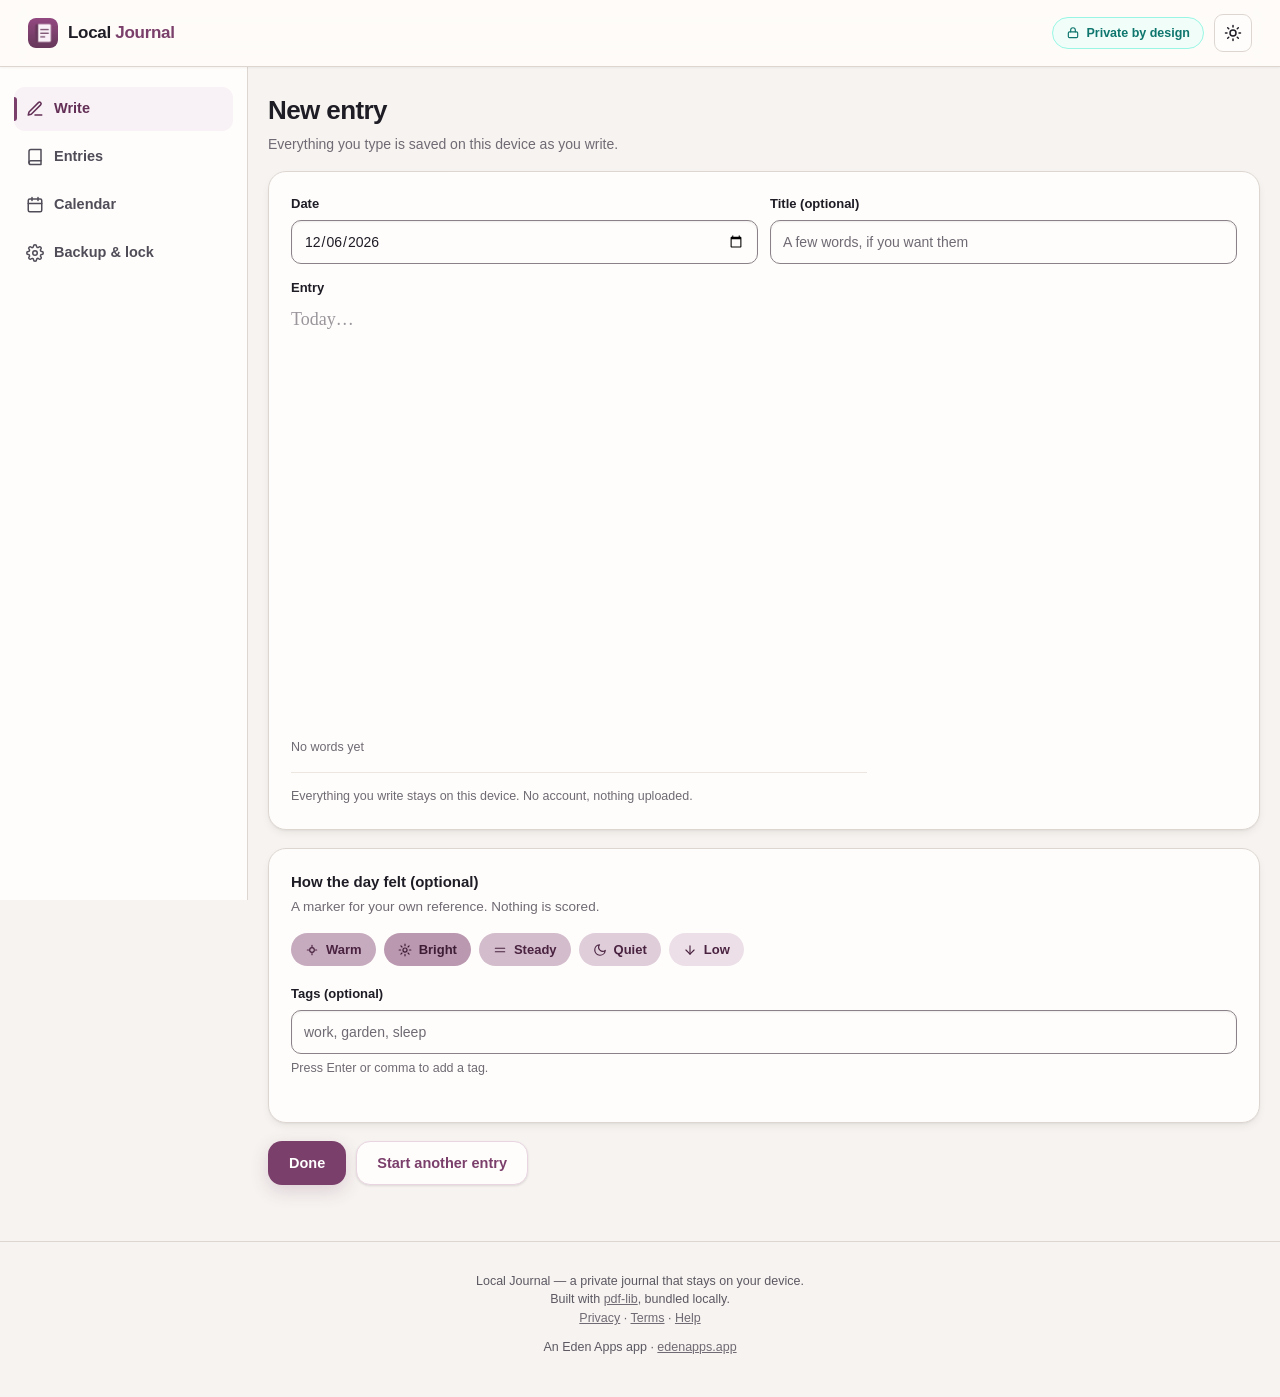
==== index.html @ a3d24471 "Local Journal web app: initial deploy to localjournalapp.com" ====
<!DOCTYPE html>
<html lang="en">
<head>
  <meta charset="UTF-8">
  <!-- The app loads nothing from another host, so this policy names none:
       'self' only, everywhere. That is what makes the on-device promise
       browser-enforced rather than a claim. (Same-origin requests do happen
       after load — the service worker, and the PDF engine on first export.)
       It is also why the theme script is an external file — inline script is
       blocked. -->
  <meta http-equiv="Content-Security-Policy" content="default-src 'self'; script-src 'self'; style-src 'self' 'unsafe-inline'; img-src 'self' data: blob:; font-src 'self'; connect-src 'self'; worker-src 'self' blob:; child-src 'self' blob:; object-src 'none'; base-uri 'self'; form-action 'none'">
  <meta name="viewport" content="width=device-width, initial-scale=1.0, viewport-fit=cover">
  <title>Local Journal — A Private Journal on Your Device</title>
  <meta name="description" content="Write and keep a journal right on your device. Entries are stored in your browser on this device — no account, no sync, and no analytics or advertising code in the app.">
  <link rel="icon" href="assets/favicon.svg" type="image/svg+xml">
  <link rel="icon" type="image/png" sizes="32x32" href="assets/favicon-32.png">
  <link rel="icon" type="image/png" sizes="16x16" href="assets/favicon-16.png">
  <link rel="apple-touch-icon" href="assets/apple-touch-icon.png">
  <link rel="canonical" href="https://localjournalapp.com/">
  <!-- ONE theme-color tag, kept in step with data-theme by theme-boot.js and
       app.js. Two media-gated tags cannot follow a manual in-app override, so a
       user on a light OS who picks dark in-app gets a white bar above a dark
       page. The value is the topbar surface (mulberry's warm near-white /
       near-black), not the accent — the browser bar sits directly above the
       topbar and has to match it. The mulberry accent itself is the manifest's
       theme_color. -->
  <meta name="theme-color" id="themeColorMeta" content="#fffdfb">
  <link rel="manifest" href="assets/manifest.webmanifest">
  <!-- Open Graph / social share -->
  <meta property="og:type" content="website">
  <meta property="og:site_name" content="Local Journal">
  <meta property="og:url" content="https://localjournalapp.com/">
  <meta property="og:title" content="Local Journal — Your journal, right on your device">
  <meta property="og:description" content="Write and keep a journal right on your device. Entries are stored in your browser on this device — no account, no sync, and no analytics or advertising code in the app.">
  <meta property="og:image" content="https://localjournalapp.com/assets/og-image.png">
  <meta property="og:image:width" content="1200">
  <meta property="og:image:height" content="630">
  <meta property="og:image:alt" content="Local Journal — private, on your device">
  <meta name="twitter:card" content="summary_large_image">
  <meta name="twitter:title" content="Local Journal — Your journal, right on your device">
  <meta name="twitter:description" content="Write and keep a journal right on your device. Entries are stored in your browser on this device — no account, no sync, and no analytics or advertising code in the app.">
  <meta name="twitter:image" content="https://localjournalapp.com/assets/og-image.png">
  <!-- Sets data-theme before first paint (no light→dark flash). External file
       so it satisfies the strict CSP's script-src 'self'. -->
  <script src="theme-boot.js?v=cb8e448e7d"></script>
  <link rel="stylesheet" href="styles.css?v=cb8e448e7d">
  <script type="application/ld+json">{"@context":"https://schema.org","@type":"SoftwareApplication","name":"Local Journal","url":"https://localjournalapp.com/","description":"Write and keep a journal right on your device. Entries are stored in your browser on this device — no account, no sync, and no analytics or advertising code in the app.","applicationCategory":"LifestyleApplication","operatingSystem":"Web, iOS","isAccessibleForFree":true,"browserRequirements":"Requires JavaScript. Runs in your browser on your device — no account, no sync.","publisher":{"@type":"Organization","name":"Local Journal"}}</script>
</head>
<body>
  <a class="skip-link" href="#mainContent">Skip to content</a>

  <!-- Slim banner slot — storage trouble and lock notices land here. Calm,
       never red unless something is actually failing right now. -->
  <div id="topBanner" class="top-banner" hidden></div>

  <div class="topbar">
    <a class="logo" id="logo" href="#/write" aria-label="Local Journal — go to the editor">
      <img src="assets/brand-icon-512.png" alt="" width="30" height="30" aria-hidden="true">
      <b>Local <span class="wm-accent">Journal</span></b>
    </a>
    <div class="topbar-right">
      <span class="privacy-pill">
        <svg viewBox="0 0 24 24" fill="none" stroke="currentColor" stroke-width="2" stroke-linecap="round" stroke-linejoin="round" aria-hidden="true"><rect x="4" y="10" width="16" height="10" rx="2"/><path d="M8 10V7a4 4 0 0 1 8 0v3"/></svg>
        <span class="pill-long">Private by design</span>
        <span class="pill-short">Private</span>
      </span>
      <button type="button" id="lockNowBtn" class="theme-toggle hidden" title="Lock the journal" aria-label="Lock the journal">
        <svg viewBox="0 0 24 24" fill="none" stroke="currentColor" stroke-width="2" stroke-linecap="round" stroke-linejoin="round" aria-hidden="true"><rect x="4" y="10" width="16" height="10" rx="2"/><path d="M8 10V7a4 4 0 0 1 8 0v3"/></svg>
      </button>
      <button type="button" id="themeToggle" class="theme-toggle" aria-label="Switch theme"></button>
    </div>
  </div>

  <div class="shell">
    <aside class="sidebar" aria-label="Sections">
      <nav class="side-nav" id="sideNav" aria-label="Main">
        <a class="nav-item" href="#/write" data-route="write">
          <svg viewBox="0 0 24 24" fill="none" stroke="currentColor" stroke-width="2" stroke-linecap="round" stroke-linejoin="round" aria-hidden="true"><path d="M12 20h9"/><path d="M16.5 3.5a2.1 2.1 0 0 1 3 3L7 19l-4 1 1-4z"/></svg>
          Write
        </a>
        <a class="nav-item" href="#/entries" data-route="entries">
          <svg viewBox="0 0 24 24" fill="none" stroke="currentColor" stroke-width="2" stroke-linecap="round" stroke-linejoin="round" aria-hidden="true"><path d="M4 19.5A2.5 2.5 0 0 1 6.5 17H20"/><path d="M6.5 2H20v20H6.5A2.5 2.5 0 0 1 4 19.5v-15A2.5 2.5 0 0 1 6.5 2z"/></svg>
          Entries
        </a>
        <a class="nav-item" href="#/calendar" data-route="calendar">
          <svg viewBox="0 0 24 24" fill="none" stroke="currentColor" stroke-width="2" stroke-linecap="round" stroke-linejoin="round" aria-hidden="true"><rect x="3" y="4" width="18" height="17" rx="2"/><path d="M16 2v4M8 2v4M3 10h18"/></svg>
          Calendar
        </a>
        <a class="nav-item" href="#/settings" data-route="settings">
          <svg viewBox="0 0 24 24" fill="none" stroke="currentColor" stroke-width="2" stroke-linecap="round" stroke-linejoin="round" aria-hidden="true"><path d="M12 15a3 3 0 1 0 0-6 3 3 0 0 0 0 6z"/><path d="M19.4 15a1.65 1.65 0 0 0 .33 1.82l.06.06a2 2 0 1 1-2.83 2.83l-.06-.06a1.65 1.65 0 0 0-1.82-.33 1.65 1.65 0 0 0-1 1.51V21a2 2 0 1 1-4 0v-.09A1.65 1.65 0 0 0 9 19.4a1.65 1.65 0 0 0-1.82.33l-.06.06a2 2 0 1 1-2.83-2.83l.06-.06A1.65 1.65 0 0 0 4.6 15a1.65 1.65 0 0 0-1.51-1H3a2 2 0 1 1 0-4h.09A1.65 1.65 0 0 0 4.6 9a1.65 1.65 0 0 0-.33-1.82l-.06-.06a2 2 0 1 1 2.83-2.83l.06.06A1.65 1.65 0 0 0 9 4.6a1.65 1.65 0 0 0 1-1.51V3a2 2 0 1 1 4 0v.09a1.65 1.65 0 0 0 1 1.51 1.65 1.65 0 0 0 1.82-.33l.06-.06a2 2 0 1 1 2.83 2.83l-.06.06A1.65 1.65 0 0 0 19.4 9v.09a1.65 1.65 0 0 0 1.51 1H21a2 2 0 1 1 0 4h-.09a1.65 1.65 0 0 0-1.51 1z"/></svg>
          Backup &amp; lock
        </a>
      </nav>
      <!-- sidebar privacy card removed 2026-08-08 (Eden: privacy was overly repeated) —
           the topbar pill carries the promise; privacy.html carries the detail -->
    </aside>

    <main class="main-col" id="mainContent" tabindex="-1">
      <div id="app" class="route-view"></div>
    </main>
  </div>

  <footer>
    Local Journal — a private journal that stays on your device.<br>
    Built with <a href="https://pdf-lib.js.org" target="_blank" rel="noopener noreferrer">pdf-lib</a>, bundled locally.<br>
    <a href="privacy.html">Privacy</a> · <a href="https://edenapps.app/terms.html" target="_blank" rel="noopener noreferrer">Terms</a> · <a href="support.html">Help</a><br>
    <span class="footer-byline">An Eden Apps app · <a href="https://edenapps.app" target="_blank" rel="noopener noreferrer">edenapps.app</a></span>
  </footer>

  <!-- Toast slot. Not aria-hidden: the undo toast carries a real button that
       must stay reachable by keyboard and screen reader. -->
  <div class="toast-host" id="toastHost"></div>

  <!-- Persistent screen-reader live regions. announce() writes here so
       assistive tech hears status changes even though the visible status node
       is created and removed per view. -->
  <div id="srPolite" class="sr-only" role="status" aria-live="polite" aria-atomic="true"></div>
  <div id="srAssertive" class="sr-only" role="alert" aria-live="assertive" aria-atomic="true"></div>

  <!-- pdf-lib is lazy-loaded on first PDF export (see ensurePdfLib in app.js) -->
  <script src="app.js?v=cb8e448e7d"></script>
</body>
</html>
---- styles.css ----
/* ── Local Journal — a private journal that stays on your device ──────────
   Accent: MULBERRY. Warm neutrals, family structure, family token names.
   Eden chose mulberry over the builder's amber on 2026-08-06; the token set
   below is the design spec's §2 in full, with an app bridge layer underneath
   that keeps every downstream rule (which reads the family names --brand,
   --ink, --line, --card …) working unchanged.

   Every value in :root has a dark override in [data-theme="dark"] below, so
   no surface is light-only. Downstream rules read tokens only — dark mode is
   a token swap, never a second set of rules.

   Contrast ratios in comments are computed, not eyeballed; the pairs that
   carry text were re-checked with a WCAG relative-luminance script during the
   apply pass (see STATUS.md for the run and its output). */
:root {
  color-scheme: light;

  /* ── Surfaces — four rungs, not two ──────────────────────────────── */
  --surface-sunken:  #ece8e4;   /* wells, tracks, disabled */
  --surface-canvas:  #f6f3f0;   /* the page */
  --surface-raised:  #fffdfb;   /* cards, rows, the paper */
  --surface-overlay: #fffdfb;   /* sheets, modals, menus */
  --surface-inverse: #1c1a1f;   /* toasts, tooltips */
  --surface-scrim:   rgba(28, 24, 22, .46);
  --surface-chrome:  rgba(255, 253, 251, .84);
  --surface-chrome-solid: #fffdfb;      /* @supports fallback, no blur */

  /* ── Borders — decorative vs control. Never mix them up. ─────────── */
  --border-subtle:  #ece6e1;    /* dividers INSIDE a card. Decorative. */
  --border-default: #ddd6d0;    /* the edge of a card */
  --border-control: #8a8288;    /* 3.5:1 on --surface-raised — the edge of an
                                   INPUT, checkbox, chip. WCAG 1.4.11. */
  --border-strong:  #c3b9b2;    /* hovered control, drag target */
  --border-inset:   rgba(28, 24, 22, .07);

  /* ── Text ─────────────────────────────────────────────────────────── */
  --text-primary:   #1e1c25;    /* 16.4:1 on --surface-raised */
  --text-secondary: #504c58;    /*  8.3:1 */
  --text-tertiary:  #6f6a73;    /*  5.2:1 */
  --text-disabled:  #6a6470;    /*  4.70:1 on --surface-sunken (measured in the
                                   browser during the apply pass; the spec's
                                   #7a747d measured 3.73 and was corrected).
                                   NOT opacity. */
  --prose-ink:      #24222c;    /* entry body only — softened for length */

  /* ── Accent — mulberry. --accent lifts in dark so accent TEXT stays
       legible; --accent-fill does NOT lift, so the white label on a solid
       control stays legible. Separating them is what removes the
       [data-theme="dark"] button override the siblings each invented. ── */
  --accent:          #7b3f6b;   /* 7.6:1 on white — text, icons, caret */
  --accent-strong:   #632f56;   /* pressed, link hover */
  --accent-fill:     #7b3f6b;   /* the fill of a solid control */
  --accent-ink:      #ffffff;   /* label on --accent-fill — 7.6:1 */
  --accent-quiet:    #f8f1f6;   /* selected row, hover tint, chip */
  --accent-line:     #e9d5e2;
  --accent-ring:     rgba(123, 63, 107, .22);

  /* ── Status. Amber stays amber: warn is a status, not the brand. ─── */
  --ok-quiet: #f0fdf9;  --ok-line: #99f6e4;
  --warn:     #b45309;  --warn-quiet: #fffbeb; --warn-line: #fde68a;
  --danger-on: #ffffff;
  --danger-quiet: #fef2f2; --danger-line: #fecaca;

  /* ── Focus — two layers. A brand ring alone is invisible on a brand
       button. The hairline always separates; the ring always shows. ─── */
  --focus-ring: var(--accent);
  --focus-hair: #ffffff;
  --focus-halo: rgba(123, 63, 107, .18);

  /* ── Type ─────────────────────────────────────────────────────────── */
  --font-ui: -apple-system, BlinkMacSystemFont, "Segoe UI", Roboto,
             "Helvetica Neue", Arial, sans-serif;
  --font-read: ui-serif, "New York", "Iowan Old Style", Charter,
               "Palatino Linotype", Palatino, Georgia, serif;
  --font-mono: ui-monospace, SFMono-Regular, "SF Mono", Menlo, Consolas, monospace;
  --editor-font: var(--font-read);

  --t-read:    17px;  --lh-read: 1.62;      /* editor, phone */
  --t-read-lg: 18px;  --lh-read-lg: 1.66;   /* editor, ≥768px */
  --measure:   36rem;                       /* 576px ≈ 62–68 characters */
  /* 1.62/1.66 is an intentional departure from the family's 1.5: that value is
     tuned for 15px UI text in short runs. At 17–18px across 60+ characters the
     return sweep starts landing on the wrong line. */

  /* ── Radius ───────────────────────────────────────────────────────── */
  --r-xs: 6px; --r-sm: 10px; --r-md: 14px; --r-lg: 20px; --r-full: 999px;

  /* ── Motion. Exits are ~2/3 of entrances: the user already decided. ── */
  --dur-1: 90ms;    /* press feedback, under the finger */
  --dur-2: 150ms;   /* colour / border / state, no travel */
  --dur-3: 220ms;   /* appears or leaves in place */
  --dur-4: 300ms;   /* travels */
  --dur-5: 450ms;   /* full-height sheet on a phone */
  --dur-exit-3: 150ms;
  --dur-exit-4: 200ms;

  --ease-out:    cubic-bezier(.05,.70,.10,1);
  --ease-in:     cubic-bezier(.30,0,.80,.15);
  --ease-inout:  cubic-bezier(.65,0,.35,1);
  --ease-snap:   cubic-bezier(.20,0,.10,1);
  --ease-settle: cubic-bezier(.34,1.30,.64,1);  /* used in ONE place */

  /* ── Elevation. Light: shadow carries depth. ─────────────────────── */
  --shadow-color: 24 14% 14%;
  --e1: 0 1px 2px hsl(var(--shadow-color)/.05), 0 1px 3px hsl(var(--shadow-color)/.07);
  --e2: 0 1px 2px hsl(var(--shadow-color)/.05), 0 4px 10px -2px hsl(var(--shadow-color)/.08);
  --e3: 0 2px 4px hsl(var(--shadow-color)/.06), 0 12px 24px -6px hsl(var(--shadow-color)/.12);
  --e4: 0 4px 8px hsl(var(--shadow-color)/.07), 0 24px 48px -12px hsl(var(--shadow-color)/.18);
  --e5: 0 8px 16px hsl(var(--shadow-color)/.08), 0 40px 80px -20px hsl(var(--shadow-color)/.26);
  --catchlight: inset 0 1px 0 rgba(255,255,255,.9);
  --accent-shadow: rgba(123, 63, 107, .20);
  --accent-shadow-hi: rgba(123, 63, 107, .26);

  /* ── App bridge — the family names every rule below already reads. ── */
  --brand: var(--accent);
  --brand-dark: var(--accent-strong);
  --brand-light: #d69fc4;        /* accent ON the inverse surface (toast) */
  --brand-soft: var(--accent-quiet);
  --brand-border: var(--accent-line);
  --brand-fill: var(--accent-fill);
  --brand-on: var(--accent-ink);

  --ink: var(--text-primary);
  --muted: var(--text-tertiary);
  --line: var(--border-default);
  --bg: var(--surface-canvas);
  --card: var(--surface-raised);
  --ok: #0f766e;
  --danger: #b3261e;
  --danger-fill: #b3261e;        /* white on #b3261e ≈ 6.5:1 */

  --shadow-sm: var(--e1);
  --shadow-md: var(--e2);
  --shadow-lg: var(--e5);
  --shadow: var(--e1);

  /* Status tones. .note is the neutral one — a cancelled action is not an
     error and must never be red. */
  --info-bg: #f3efec; --info-ink: #504c58; --info-border: #e4ded8;
  --ok-bg: var(--ok-quiet);   --ok-border: var(--ok-line);
  --err: #b3261e;     --err-bg: var(--danger-quiet); --err-ink: #b3261e; --err-border: var(--danger-line);
  --amber-bg: var(--warn-quiet); --amber-ink: #92600a; --amber-border: var(--warn-line);

  --topbar-bg: var(--surface-chrome);
  --header-shadow: 0 1px 2px hsl(var(--shadow-color)/.05);
  --pill-bg: var(--ok-quiet);
  --pill-border: var(--ok-line);
  --input-bg: var(--surface-raised);
  --input-bg-focus: var(--surface-raised);
  --chip-neutral-bg: var(--surface-sunken);
  --footer-ink: #5c5862;         /* 6.8:1 on --surface-canvas */
  --surface-2: var(--surface-sunken);
  --card-topline: rgba(255,255,255,.7);
  --backdrop: var(--surface-scrim);
  --skeleton: linear-gradient(90deg, #ece8e4 25%, #f6f3f0 50%, #ece8e4 75%);

  /* Nav shell */
  --sidebar-bg: var(--surface-raised);
  --sidebar-border: var(--border-default);
  --nav-ink: var(--text-secondary);
  --nav-hover-bg: #f2ede9;
  --nav-active-bg: var(--accent-quiet);
  --nav-active-ink: var(--accent-strong);

  /* Sidebar privacy card */
  --side-privacy-bg: var(--accent-quiet);
  --side-privacy-border: var(--accent-line);
  --side-privacy-ink: var(--accent-strong);
  --side-privacy-text: #6b4560;  /* 6.5:1 on --accent-quiet */
  --trust-sub-ink: #6b4560;
  /* --muted on the sunken surface lands just under AA, so tinted surfaces get
     their own sub-ink token rather than borrowing --muted. */
  --muted-on-2: #5b5661;
  /* Placeholder ink. It used to borrow --text-tertiary, which is measured
     against the resting field background — but a focused field swaps to
     --input-bg-focus, and in dark that surface pulled the same grey down to
     4.41:1. Its own token, measured against the focused surface, the same way
     --muted-on-2 and --trust-sub-ink already work. */
  --placeholder-ink: var(--text-tertiary);   /* 5.2:1 on the focused field */

  /* Mood markers — one accent, five saturations, five words. Every one also
     carries a distinct glyph in the markup, so colour never carries the
     meaning on its own (WCAG 1.4.1). */
  --mood-low-bg: #ecdfe8;    --mood-low-ink: #4a2340;
  --mood-quiet-bg: #dfcdda;  --mood-quiet-ink: #4a2340;
  --mood-steady-bg: #d3bccc; --mood-steady-ink: #4a2340;
  --mood-warm-bg: #c6aabe;   --mood-warm-ink: #4a2340;
  --mood-bright-bg: #ba98b0; --mood-bright-ink: #3d1c35;

  /* Calendar. Written vs unwritten differs by fill AND by a dot, not by
     colour alone. */
  --cal-empty-bg: var(--surface-sunken);
  --cal-has-bg: #f0e2ec;
  --cal-has-ink: var(--accent-strong);
  --cal-has-border: #dcc0d3;
  --cal-today-ring: var(--accent);

  --mark-bg: #f3e3ef;
  --mark-ink: var(--text-primary);
}

[data-theme="dark"] {
  color-scheme: dark;

  --surface-sunken:  #100f12;
  --surface-canvas:  #17161a;
  --surface-raised:  #201e24;
  --surface-overlay: #29262d;
  --surface-inverse: #f4f1ee;
  --surface-scrim:   rgba(0,0,0,.62);
  --surface-chrome:  rgba(23,22,26,.84);
  --surface-chrome-solid: #17161a;

  /* rgba borders in dark: they composite correctly on all four surfaces. */
  --border-subtle:  rgba(255,255,255,.06);
  --border-default: rgba(255,255,255,.10);
  --border-control: #7d7783;    /* 4.0:1 on --surface-raised */
  --border-strong:  rgba(255,255,255,.20);
  --border-inset:   rgba(0,0,0,.40);

  --text-primary:   #e6e4ea;
  --text-secondary: #a9a5b0;    /* 6.8:1 on --surface-raised */
  --text-tertiary:  #8e8a95;    /* 4.9:1 on --surface-raised */
  --placeholder-ink: #97929e;   /* 4.9:1 on --surface-overlay, the focused field
                                   (--text-tertiary measured 4.41 there) */
  --text-disabled:  #837d8b;    /* 4.80:1 on --surface-sunken (measured; the
                                   spec's #6a6570 measured 3.37) */
  --prose-ink:      #dcdae2;    /* softened: near-white haloes on near-black */

  --accent:        #d69fc4;     /* 7.5:1 on --surface-raised */
  --accent-strong: #e6b9d6;
  --accent-fill:   #7b3f6b;     /* UNCHANGED — the white label is still 7.6:1 */
  --accent-ink:    #ffffff;
  --accent-quiet:  #2b1e27;
  --accent-line:   #48303f;
  --accent-ring:   rgba(214,159,196,.30);

  --ok-quiet: #0f2a24;  --ok-line: #1f5648;
  --warn: #f2b03c;      --warn-quiet: #2b2210; --warn-line: #5a4a1a;
  --danger-quiet: #2e1618; --danger-line: #5c2b2f;

  --focus-hair: #17161a;
  --focus-halo: rgba(214,159,196,.26);

  --shadow-color: 0 0% 0%;
  --e1: 0 1px 1px hsl(0 0% 0%/.30);
  --e2: 0 1px 2px hsl(0 0% 0%/.35), 0 3px 6px -2px hsl(0 0% 0%/.30);
  --e3: 0 2px 4px hsl(0 0% 0%/.40), 0 8px 16px -6px hsl(0 0% 0%/.38);
  --e4: 0 4px 8px hsl(0 0% 0%/.45), 0 16px 32px -12px hsl(0 0% 0%/.48);
  --e5: 0 8px 16px hsl(0 0% 0%/.50), 0 32px 64px -20px hsl(0 0% 0%/.60);
  --catchlight: inset 0 1px 0 rgba(255,255,255,.07);
  --accent-shadow: rgba(0,0,0,.45);
  --accent-shadow-hi: rgba(0,0,0,.55);

  /* ── App bridge, dark ──────────────────────────────────────────────── */
  --brand-light: #e6b9d6;
  --ok: #3fd0ae;
  --danger: #ff9d9d;             /* red TEXT on dark */
  --danger-fill: #b3261e;        /* white on it ≈ 6.5:1 */

  --info-bg: #23212a; --info-ink: #c9c5d2; --info-border: rgba(255,255,255,.10);
  --err: #ff9d9d;     --err-ink: #ff9d9d;
  --amber-ink: #f2b03c;

  --header-shadow: 0 1px 2px rgba(0,0,0,.4);
  --input-bg: var(--surface-raised);
  --input-bg-focus: var(--surface-overlay);
  --chip-neutral-bg: var(--surface-overlay);
  --footer-ink: #8e8a95;
  --card-topline: rgba(255,255,255,.07);
  --skeleton: linear-gradient(90deg, #23212a 25%, #29262d 50%, #23212a 75%);

  --sidebar-bg: #1b191f;
  --nav-ink: var(--text-secondary);
  --nav-hover-bg: #29262d;
  --nav-active-bg: var(--accent-quiet);
  --nav-active-ink: var(--accent-strong);

  --side-privacy-text: #cbb2c4;
  --trust-sub-ink: #cbb2c4;
  --muted-on-2: var(--text-secondary);

  --mood-low-bg: #362d37;    --mood-low-ink: #f3e6ef;
  --mood-quiet-bg: #483a47;  --mood-quiet-ink: #f3e6ef;
  --mood-steady-bg: #5a4757; --mood-steady-ink: #f8eef5;
  --mood-warm-bg: #6c5467;   --mood-warm-ink: #fbf3f8;
  --mood-bright-bg: #7f6177; --mood-bright-ink: #ffffff;

  --cal-empty-bg: #24222a;
  --cal-has-bg: #3a2635;
  --cal-has-ink: var(--accent-strong);
  --cal-has-border: #593c50;
  --cal-today-ring: var(--accent);

  --mark-bg: #4a2c40;
  --mark-ink: #f6ecf3;
}

/* ── Base ──────────────────────────────────────────────────────────────── */
* { margin: 0; padding: 0; box-sizing: border-box; }
/* min-height, not height: a fixed-height body caps the sticky topbar's
   containing block, so the header slides away as soon as the page is longer
   than one screen. */
html { height: 100%; }
body { min-height: 100%; }
body {
  font-family: var(--font-ui);
  color: var(--ink);
  background: var(--bg);
  font-size: 15px;
  line-height: 1.5;
  font-synthesis: none;
}
/* Antialiasing in dark only — on light it thins strokes and under-weights the
   text. */
[data-theme="dark"] body { -webkit-font-smoothing: antialiased; }
button { font-family: inherit; cursor: pointer; }
input, textarea, select { font-family: inherit; font-size: 14px; }
a { color: var(--brand); }
.hidden { display: none !important; }
::selection { background: var(--accent-ring); color: var(--text-primary); }

/* Numbers a reader compares — counts, dates, word totals — get tabular figures
   so columns and running totals do not jitter as they change. */
.tnum, .wordcount, .cal-day, .cal-dow, .stat-value, .month-count, .entry-date,
.streak-num, .list-count, .savenote, input[type="date"] {
  font-variant-numeric: tabular-nums; font-feature-settings: 'tnum' 1;
}

/* Colour-only state changes: --dur-2, no travel. Enumerated properties, never
   `transition: all` — `all` picks up whatever gets added months later. */
@media (prefers-reduced-motion: no-preference) {
  body, .topbar, .panel, .entry-row, .modal, .sidebar, .nav-item,
  .field input, .field textarea, select, .mood-chip, .filter-pill, .cal-day,
  .icon-btn, .theme-toggle, .tag-chip {
    transition: background-color var(--dur-2) var(--ease-out),
                border-color var(--dur-2) var(--ease-out),
                color var(--dur-2) var(--ease-out);
  }
}

/* ── Chrome ────────────────────────────────────────────────────────────── */
.topbar {
  position: sticky; top: 0; z-index: 20;
  display: flex; align-items: center; justify-content: space-between;
  padding: 14px max(28px, env(safe-area-inset-right)) 14px max(28px, env(safe-area-inset-left));
  padding-top: max(14px, env(safe-area-inset-top));
  background: var(--topbar-bg);
  -webkit-backdrop-filter: saturate(180%) blur(12px); backdrop-filter: saturate(180%) blur(12px);
  border-bottom: 1px solid var(--line);
  box-shadow: var(--header-shadow);
}
.logo {
  display: flex; align-items: center; gap: 10px;
  background: none; border: none; color: var(--ink); text-decoration: none; padding: 0;
}
.logo img { border-radius: 8px; display: block; }
.logo b { font-size: 17px; font-weight: 800; letter-spacing: -.3px; white-space: nowrap; }
.logo b .wm-accent { color: var(--brand); }
.topbar-right { display: flex; align-items: center; gap: 10px; }

.privacy-pill {
  display: inline-flex; align-items: center; gap: 6px;
  background: var(--pill-bg); border: 1px solid var(--pill-border); color: var(--ok);
  border-radius: 999px; padding: 6px 13px; font-size: 12.5px; font-weight: 700;
}
.privacy-pill svg { width: 14px; height: 14px; }
.privacy-pill .pill-short { display: none; }
@media (max-width: 640px) {
  .privacy-pill .pill-long { display: none; }
  .privacy-pill .pill-short { display: inline; }
}
/* Pill stays visible on phones, matching Local Scan — Eden wants the privacy
   line seen where the app is actually used. (2026-08-07) */

.theme-toggle {
  width: 38px; height: 38px; border-radius: 9px;
  border: 1px solid var(--line); background: var(--card); color: var(--ink);
  display: inline-flex; align-items: center; justify-content: center;
}
@media (hover: hover) and (pointer: fine) {
  .theme-toggle:hover { background: var(--surface-2); border-color: var(--border-strong); }
}
.theme-toggle:active { background: var(--surface-2); }
.theme-toggle svg { width: 18px; height: 18px; }
@media (max-width: 440px) { .theme-toggle { width: 44px; height: 44px; } }

/* ── Shell ─────────────────────────────────────────────────────────────── */
.shell { display: grid; grid-template-columns: 248px minmax(0, 1fr); align-items: start; }
.sidebar {
  position: sticky; top: 67px; min-width: 0;
  height: calc(100dvh - 67px);
  display: flex; flex-direction: column; gap: 8px;
  background: var(--sidebar-bg); border-right: 1px solid var(--sidebar-border);
  padding: 20px 14px 20px max(14px, env(safe-area-inset-left));
  overflow-y: auto;
}
.side-nav { display: flex; flex-direction: column; gap: 4px; }
.nav-item {
  position: relative; display: flex; align-items: center; gap: 10px;
  min-height: 44px; padding: 9px 12px; border-radius: 11px;
  color: var(--nav-ink); background: none; border: none; text-decoration: none;
  font-size: 14.5px; font-weight: 600; text-align: left;
}
.nav-item svg { width: 18px; height: 18px; flex: none; }
@media (hover: hover) and (pointer: fine) {
  .nav-item:hover { background: var(--nav-hover-bg); color: var(--ink); }
}
.nav-item:active { background: var(--nav-hover-bg); }
.nav-item.active { background: var(--nav-active-bg); color: var(--nav-active-ink); font-weight: 700; }
/* A shape cue on top of colour so the active page is not signalled by colour
   alone. */
.nav-item.active::before {
  content: ""; position: absolute; left: 0; top: 10px; bottom: 10px;
  width: 3px; border-radius: 0 3px 3px 0; background: var(--brand);
}

.side-privacy {
  position: relative; overflow: hidden; margin-top: auto;
  background: var(--side-privacy-bg); border: 1px solid var(--side-privacy-border);
  border-radius: 15px; padding: 15px 16px; box-shadow: var(--shadow-sm);
}
.side-privacy-title { font-size: 13px; font-weight: 800; color: var(--side-privacy-ink); margin-bottom: 4px; }
/* padding-right keeps the copy clear of the padlock behind it rather than
   relying on z-index to keep it legible through the glyph. */
.side-privacy-text { font-size: 12px; line-height: 1.5; color: var(--side-privacy-text); position: relative; z-index: 1; padding-right: 46px; }
.side-privacy-lock { position: absolute; right: 10px; bottom: 8px; z-index: 0; width: 46px; height: 46px; color: var(--side-privacy-border); pointer-events: none; }

/* Locked: the rail is removed rather than disabled, so there is no route out of
   the lock screen to offer in the first place. */
.shell.is-locked { grid-template-columns: 1fr; }
.shell.is-locked .sidebar { display: none; }

.main-col { min-width: 0; }
.route-view {
  max-width: 1120px; margin: 0 auto;
  padding: 24px max(20px, env(safe-area-inset-right)) 8px max(20px, env(safe-area-inset-left));
}

/* ── Panels ────────────────────────────────────────────────────────────── */
.panel {
  position: relative;
  background: var(--card); border: 1px solid var(--line); border-radius: 18px;
  padding: 22px; box-shadow: var(--shadow-md); margin-bottom: 18px;
}
.panel::before {
  content: ""; position: absolute; inset: 0 0 auto; height: 1px;
  border-radius: 18px 18px 0 0;
  background: linear-gradient(90deg, transparent, var(--card-topline), transparent);
}
.panel > h2 { font-size: 18px; font-weight: 800; margin-bottom: 4px; }
/* .panel-subhead is an H2 that has to LOOK like a panel's H3: it sits under the
   view's H1, so the rank cannot skip, but its weight in the page is a panel
   sub-head. Tag, not size, is what the screen reader reads. */
.panel > h3, .panel > h2.panel-subhead { font-size: 15px; font-weight: 800; margin-bottom: 4px; }
.panel-sub { color: var(--muted); font-size: 13.5px; margin-bottom: 16px; }
.page-head { margin-bottom: 16px; }
.page-head h1 { font-size: 26px; font-weight: 800; letter-spacing: -.6px; }
.page-head p { color: var(--muted); font-size: 14px; margin-top: 4px; }
.micro-label {
  display: block; font-size: 11.5px; font-weight: 700; text-transform: uppercase;
  letter-spacing: .4px; color: var(--muted); margin-bottom: 6px;
}

/* ── Buttons ───────────────────────────────────────────────────────────── */
.btn {
  min-height: 44px;
  border: 1px solid transparent; border-radius: var(--r-md); padding: 11px 20px;
  font-weight: 700; font-size: 14.5px;
  background: var(--brand-fill); color: var(--brand-on);
  display: inline-flex; align-items: center; gap: 8px; justify-content: center;
  /* Labels wrap rather than ellipsise, so a 200% text size still reads. */
  white-space: normal;
  box-shadow: 0 6px 18px var(--accent-shadow);
  text-decoration: none;
  transition: background-color var(--dur-2) var(--ease-out),
              box-shadow var(--dur-2) var(--ease-out),
              transform var(--dur-2) var(--ease-out);
}
.btn svg { width: 16px; height: 16px; flex: none; }
/* -webkit-tap-highlight-color: transparent removes the only built-in touch
   feedback, so every interactive element supplies its own :active. Not
   optional. Hover lives behind the capability query — on iOS a tapped element
   keeps :hover until something else is tapped. */
@media (hover: hover) and (pointer: fine) {
  .btn:hover {
    background: var(--brand-dark);
    transform: translateY(-1px); box-shadow: 0 10px 24px var(--accent-shadow-hi);
  }
}
.btn:active {
  transform: scale(.97); background: var(--brand-dark);
  transition-duration: var(--dur-1); transition-timing-function: var(--ease-snap);
}
.btn.ghost {
  background: var(--card); color: var(--brand); border: 1.5px solid var(--brand-border);
  box-shadow: var(--e1);
}
@media (hover: hover) and (pointer: fine) {
  .btn.ghost:hover { background: var(--brand-soft); border-color: var(--border-strong); transform: translateY(-1px); box-shadow: var(--e2); }
}
.btn.ghost:active { background: var(--brand-soft); }
.btn.quiet {
  background: var(--card); color: var(--ink); border: 1px solid var(--line); box-shadow: none;
}
@media (hover: hover) and (pointer: fine) {
  .btn.quiet:hover { background: var(--surface-2); border-color: var(--border-strong); transform: none; box-shadow: none; }
}
.btn.quiet:active { background: var(--surface-2); }
.btn.danger { background: var(--danger-fill); color: var(--danger-on); box-shadow: 0 6px 18px rgba(179,38,30,.20); }
.btn.danger:focus-visible { outline-color: var(--danger-fill); }
.btn.sm { min-height: 36px; padding: 8px 14px; font-size: 13px; border-radius: var(--r-sm); }
.btn.big { font-size: 15.5px; padding: 13px 26px; }
/* Not opacity: .5 — that drags the label toward the page colour and fails
   contrast at the exact moment the user is asking why it is off. */
.btn[disabled] {
  background: var(--surface-sunken); color: var(--text-disabled);
  border-color: var(--border-subtle); box-shadow: none;
  cursor: not-allowed; transform: none;
}
.btn-row { display: flex; flex-wrap: wrap; gap: 10px; }
@media (prefers-reduced-motion: reduce) {
  /* Reduced motion removes travel, not feedback — the colour change is the
     feedback that survives. */
  .btn:active, .btn:hover { transform: none; }
}

.linkish {
  background: none; border: none; color: var(--brand); font-size: 13.5px;
  font-weight: 600; text-decoration: underline; padding: 4px 2px;
}

/* ── Fields ────────────────────────────────────────────────────────────── */
.field { margin-bottom: 14px; }
.field label, .field .lbl {
  display: block; font-size: 13px; font-weight: 700; color: var(--ink); margin-bottom: 6px;
}
.field .hint { font-size: 12.5px; color: var(--muted); margin-top: 5px; }
/* --border-control, not --line: the edge of a control has to clear 3:1 against
   its surface (WCAG 1.4.11). --line is decorative and never the sole edge of an
   input. The inset shadow is the reciprocal of the cards' --catchlight — a card
   catches light on its top lip, a well receives shadow on its top lip. */
input[type="text"], input[type="date"], input[type="search"], input[type="password"],
textarea, select {
  width: 100%; min-height: 44px; padding: 10px 12px; border-radius: var(--r-sm);
  border: 1px solid var(--border-control); background: var(--input-bg); color: var(--ink);
  box-shadow: inset 0 1px 2px var(--border-inset);
}
input::placeholder, textarea::placeholder {
  /* opacity: 1 is mandatory — some engines apply a default below 1 to
     ::placeholder and silently undo whatever colour you set. */
  color: var(--placeholder-ink); opacity: 1;
}
input:focus, textarea:focus, select:focus {
  background: var(--input-bg-focus); border-color: var(--accent);
  box-shadow: 0 0 0 3px var(--accent-ring), inset 0 1px 2px var(--border-inset);
}
input[aria-invalid="true"], textarea[aria-invalid="true"] { border-color: var(--danger-fill); }
input:disabled, textarea:disabled, select:disabled {
  background: var(--surface-sunken); color: var(--text-disabled);
  border-color: var(--border-subtle); box-shadow: none;
}
textarea { resize: vertical; line-height: 1.65; }

/* WebKit refuses to size a select that still wears the native `menulist` look:
   the min-height above was ignored and the mood filter rendered 22px tall
   beside its 44px siblings (Safari 26, measured — Chrome honoured it). Dropping
   `appearance` is what makes the height real, so the chevron has to be drawn
   here. Two data-URI arrows rather than one tinted with currentColor: a data
   URI cannot read a CSS variable, and `img-src 'self' data:` in the CSP allows
   exactly this. `select:focus` and `select:disabled` are repeated because both
   set the `background` SHORTHAND above, which resets background-image — same
   specificity, later in the file, so these win. */
select, select:focus, select:disabled {
  appearance: none; -webkit-appearance: none;
  padding-right: 34px;
  background-image: url("data:image/svg+xml,%3Csvg xmlns='http://www.w3.org/2000/svg' viewBox='0 0 12 8' fill='none' stroke='%236f6a73' stroke-width='1.8' stroke-linecap='round' stroke-linejoin='round'%3E%3Cpath d='M1 1.5 6 6.5 11 1.5'/%3E%3C/svg%3E");
  background-repeat: no-repeat;
  background-position: right 12px center;
  background-size: 12px 8px;
}
[data-theme="dark"] select, [data-theme="dark"] select:focus, [data-theme="dark"] select:disabled {
  background-image: url("data:image/svg+xml,%3Csvg xmlns='http://www.w3.org/2000/svg' viewBox='0 0 12 8' fill='none' stroke='%238e8a95' stroke-width='1.8' stroke-linecap='round' stroke-linejoin='round'%3E%3Cpath d='M1 1.5 6 6.5 11 1.5'/%3E%3C/svg%3E");
}
@media (forced-colors: active) {
  /* Forced colours drop background images; keep the control legible as a box. */
  select, select:focus, select:disabled { background-image: none; padding-right: 12px; }
}

/* ── The writing surface ───────────────────────────────────────────────────
   The shell wears the family's clothes; the writing surface wears nothing.
   No border, no field tint, no focus ring — just serif text on the panel's
   paper with a mulberry caret. The caret IS the focus indicator for a text
   input; every OTHER control in this file keeps the two-layer ring, so do not
   "fix" this one. Auto-grow is done in JS (growComposer in app.js), which is
   why overflow is hidden and resize is off. */
.editor-body {
  min-height: 46vh;
  max-width: var(--measure);
  font-family: var(--editor-font);
  font-size: var(--t-read); line-height: var(--lh-read);
  color: var(--prose-ink);
  caret-color: var(--accent);
  background: transparent;
  border: 0; border-radius: 0;
  box-shadow: none;
  padding: 2px 0 0;
  resize: none; overflow: hidden;
  tab-size: 2;
}
.editor-body::placeholder { color: var(--text-tertiary); opacity: .7; }
.editor-body:focus, .editor-body:focus-visible {
  outline: none; box-shadow: none; background: transparent;
}
@media (min-width: 48em) {
  .editor-body { font-size: var(--t-read-lg); line-height: var(--lh-read-lg); }
}
.field-row { display: flex; gap: 12px; flex-wrap: wrap; }
.field-row > * { flex: 1 1 200px; min-width: 0; }

/* ── Editor chrome ─────────────────────────────────────────────────────── */
.editor-meta {
  display: flex; align-items: center; justify-content: space-between;
  gap: 12px; flex-wrap: wrap; margin-top: 8px;
}
.wordcount { font-size: 12.5px; color: var(--muted); }
.savenote { font-size: 12.5px; font-weight: 600; color: var(--ok); }
.savenote.err { color: var(--err-ink); font-weight: 700; }

/* First run only: the one thing the app says before there is anything to
   browse. Sits under a hairline so it reads as a footnote, not a banner. */
.first-run-note {
  margin-top: 16px; padding-top: 14px;
  border-top: 1px solid var(--border-subtle);
  font-size: 12.5px; line-height: 1.55; color: var(--muted);
  max-width: var(--measure);
}

/* Mood chips — each carries a distinct glyph as well as a colour. */
.mood-row { display: flex; flex-wrap: wrap; gap: 8px; }
.mood-chip {
  display: inline-flex; align-items: center; gap: 7px;
  padding: 8px 13px; border-radius: 999px; font-size: 13px; font-weight: 600;
  background: var(--chip-neutral-bg); border: 1.5px solid transparent; color: var(--ink);
}
.mood-chip .mood-glyph { width: 14px; height: 14px; flex: none; }
.mood-chip:active { transform: scale(.97); }
@media (prefers-reduced-motion: reduce) { .mood-chip:active { transform: none; } }
.mood-chip[aria-pressed="true"] { border-color: currentColor; font-weight: 700; }
.mood-chip[aria-pressed="true"]::after {
  content: "✓"; font-size: 11px; font-weight: 800; margin-left: 1px;
}
.mood-low    { background: var(--mood-low-bg);    color: var(--mood-low-ink); }
.mood-quiet  { background: var(--mood-quiet-bg);  color: var(--mood-quiet-ink); }
.mood-steady { background: var(--mood-steady-bg); color: var(--mood-steady-ink); }
.mood-warm   { background: var(--mood-warm-bg);   color: var(--mood-warm-ink); }
.mood-bright { background: var(--mood-bright-bg); color: var(--mood-bright-ink); }

/* Row gap is 8px, not 7px, so that a 36px chip plus the gap makes a 44px row
   pitch. The remove button's 44x44 hit area (below) then meets the one in the
   row above edge to edge instead of overlapping it — an overlap here would
   remove the wrong tag. */
.tag-chips { display: flex; flex-wrap: wrap; gap: 8px 7px; margin-top: 8px; margin-bottom: 4px; }
.tag-chip {
  display: inline-flex; align-items: center; gap: 6px;
  background: var(--brand-soft); border: 1px solid var(--brand-border);
  color: var(--brand-dark); border-radius: 999px; padding: 4px 11px;
  font-size: 12.5px; font-weight: 600;
}
/* Only the editor's chips carry a remove button; the read-only chips in the
   entry list (.entry-tags) keep their compact height. */
.tag-chips .tag-chip { min-height: 36px; }
.tag-chip button {
  background: none; border: none; color: inherit; font-size: 13px; line-height: 1;
  padding: 2px; position: relative;
}
/* The glyph stays small; the tappable area is the pseudo-element. 44x44 is the
   minimum comfortable touch target, and it is centred on the "×" so where you
   aim is where it registers. */
.tag-chip button::after {
  content: ""; position: absolute; top: 50%; left: 50%;
  transform: translate(-50%, -50%); width: 44px; height: 44px;
}

/* ── Filters ───────────────────────────────────────────────────────────── */
.filter-bar { display: flex; flex-wrap: wrap; gap: 10px; align-items: flex-end; }
.filter-bar .field { margin-bottom: 0; }
.search-wrap { position: relative; flex: 1 1 260px; min-width: 0; }
.search-wrap svg {
  position: absolute; left: 12px; top: 50%; transform: translateY(-50%);
  width: 16px; height: 16px; color: var(--muted); pointer-events: none;
}
.search-wrap input { padding-left: 36px; }
.filter-pills { display: flex; flex-wrap: wrap; gap: 7px; margin-top: 12px; }
.filter-pill {
  display: inline-flex; align-items: center; gap: 6px;
  padding: 6px 12px; border-radius: 999px; font-size: 12.5px; font-weight: 600;
  background: var(--chip-neutral-bg); border: 1.5px solid transparent; color: var(--ink);
}
.filter-pill:active { background: var(--brand-soft); }
.filter-pill[aria-pressed="true"] {
  background: var(--brand-soft); border-color: var(--brand-border); color: var(--brand-dark);
}
.filter-pill[aria-pressed="true"]::before {
  content: ""; width: 6px; height: 6px; border-radius: 50%; background: currentColor;
}
.list-count { font-size: 13px; color: var(--muted); margin: 14px 0 8px; }

/* ── Entry list ────────────────────────────────────────────────────────── */
.month-group { margin-bottom: 22px; }
.month-head {
  display: flex; align-items: baseline; justify-content: space-between; gap: 10px;
  padding: 0 2px 8px; border-bottom: 1px solid var(--line); margin-bottom: 10px;
}
/* H2 in the markup (it sits directly under the view's H1); month-sized here. */
.month-head h2 { font-size: 14.5px; font-weight: 800; }
.month-count { font-size: 12.5px; color: var(--muted); }
.entry-list { display: flex; flex-direction: column; gap: 8px; }
.entry-row {
  display: flex; align-items: flex-start; gap: 12px;
  background: var(--card); border: 1px solid var(--line); border-radius: var(--r-md);
  padding: 13px 14px; box-shadow: var(--shadow-sm);
  /* No content-visibility here: the spec's rule is that contain-intrinsic-size
     must equal the real row height, and these rows vary (tags, two-line
     preview). A wrong intrinsic size buys a jumping scrollbar, not speed.
     The list is paged instead (PAGE_SIZE in app.js). */
}
@media (hover: hover) and (pointer: fine) {
  .entry-row:hover { background: var(--accent-quiet); border-color: var(--accent-line); }
}
.entry-row:active { background: var(--accent-quiet); }
.entry-open {
  flex: 1 1 auto; min-width: 0; text-align: left;
  background: none; border: none; color: var(--ink); padding: 0;
}
.entry-top { display: flex; align-items: center; gap: 8px; flex-wrap: wrap; margin-bottom: 3px; }
.entry-date { font-size: 12.5px; font-weight: 700; color: var(--brand-dark); }
.entry-title { font-size: 15.5px; font-weight: 700; }
.entry-title.untitled { color: var(--muted); font-weight: 600; font-style: italic; }
.entry-preview {
  font-size: 13.5px; color: var(--muted); line-height: 1.5;
  display: -webkit-box; -webkit-line-clamp: 2; -webkit-box-orient: vertical;
  overflow: hidden;
}
.entry-tags { display: flex; flex-wrap: wrap; gap: 5px; margin-top: 6px; }
.entry-tags .tag-chip { padding: 2px 9px; font-size: 11.5px; }
.entry-actions { display: flex; gap: 4px; flex: none; }
.icon-btn {
  width: 34px; height: 34px; border-radius: 9px; border: 1px solid var(--line);
  background: var(--card); color: var(--muted);
  display: inline-flex; align-items: center; justify-content: center; position: relative;
}
.icon-btn svg { width: 16px; height: 16px; }
@media (hover: hover) and (pointer: fine) {
  .icon-btn:hover { background: var(--surface-2); color: var(--ink); border-color: var(--border-strong); }
  .icon-btn.danger:hover { color: var(--danger); border-color: var(--danger); }
}
.icon-btn:active { background: var(--surface-2); color: var(--ink); }
.icon-btn.danger:active { color: var(--danger); border-color: var(--danger); }
.icon-btn::after {
  content: ""; position: absolute; top: 50%; left: 50%;
  transform: translate(-50%, -50%); width: 44px; height: 44px;
}
.mood-dot {
  display: inline-flex; align-items: center; gap: 5px;
  font-size: 11.5px; font-weight: 700; border-radius: 999px; padding: 2px 9px;
}
.mood-dot svg { width: 12px; height: 12px; }

mark { background: var(--mark-bg); color: var(--mark-ink); border-radius: 3px; padding: 0 2px; }

/* ── Calendar ──────────────────────────────────────────────────────────── */
.cal-head { display: flex; align-items: center; justify-content: space-between; gap: 12px; margin-bottom: 14px; }
.cal-title { font-size: 16px; font-weight: 800; }
.cal-grid { display: grid; grid-template-columns: repeat(7, 1fr); gap: 6px; }
.cal-dow { text-align: center; font-size: 11px; font-weight: 700; color: var(--muted); text-transform: uppercase; letter-spacing: .3px; padding-bottom: 4px; }
.cal-cell { aspect-ratio: 1 / 1; }
.cal-day {
  width: 100%; height: 100%; border-radius: 10px; border: 1px solid transparent;
  background: var(--cal-empty-bg); color: var(--muted-on-2);
  font-size: 13px; font-weight: 600;
  display: flex; flex-direction: column; align-items: center; justify-content: center; gap: 3px;
}
.cal-day.blank { background: none; cursor: default; }
.cal-day.has {
  background: var(--cal-has-bg); color: var(--cal-has-ink);
  border-color: var(--cal-has-border); font-weight: 800;
}
/* Shape cue alongside the tint: a written day carries a dot, an empty one
   does not. */
.cal-day .cal-mark { width: 5px; height: 5px; border-radius: 50%; background: currentColor; opacity: 0; }
.cal-day.has .cal-mark { opacity: 1; }
.cal-day.today { box-shadow: 0 0 0 2px var(--cal-today-ring); }
/* A written day deepens on hover rather than lightening, so the fill cue never
   reverses under the pointer. */
@media (hover: hover) and (pointer: fine) {
  .cal-day:not(.blank):hover { background: var(--accent-quiet); }
  .cal-day.has:hover { background: var(--cal-has-border); }
}
.cal-day:not(.blank):active { background: var(--accent-quiet); }
.cal-day.has:active { background: var(--cal-has-border); }
.cal-note { margin-top: 14px; font-size: 14px; color: var(--ink); }
.cal-note .cal-note-sub { display: block; font-size: 13px; color: var(--muted); margin-top: 3px; }

.stat-row { display: grid; grid-template-columns: repeat(3, 1fr); gap: 10px; margin-top: 16px; }
.stat-tile { background: var(--surface-2); border: 1px solid var(--line); border-radius: 13px; padding: 13px 14px; }
.stat-value { font-size: 20px; font-weight: 800; letter-spacing: -.4px; }
.stat-label { font-size: 12px; color: var(--muted-on-2); margin-top: 2px; }

/* ── Status blocks, banners, toasts ────────────────────────────────────── */
.status {
  margin-top: 14px; padding: 11px 14px; border-radius: 10px;
  font-size: 13.5px; font-weight: 500;
}
.status.info { background: var(--info-bg); color: var(--info-ink); border: 1px solid var(--info-border); }
.status.ok   { background: var(--ok-bg);   color: var(--ok);      border: 1px solid var(--ok-border); }
.status.err  { background: var(--err-bg);  color: var(--err-ink); border: 1px solid var(--err-border); }
/* Neutral tone — benign outcomes (a cancelled import, an empty result). Grey,
   calm, never red. */
.status.note { background: var(--surface-2); color: var(--muted-on-2); border: 1px solid var(--line); }
.status.warn { background: var(--amber-bg); color: var(--amber-ink); border: 1px solid var(--amber-border); }

/* `display: flex` on the class would otherwise beat the hidden attribute's
   UA `display: none`, leaving an empty bar above the topbar. */
.top-banner[hidden] { display: none; }
.top-banner {
  display: flex; align-items: center; justify-content: center; gap: 12px; flex-wrap: wrap;
  background: var(--amber-bg); border-bottom: 1px solid var(--amber-border);
  color: var(--amber-ink); font-size: 13px; font-weight: 600;
  padding: 9px max(16px, env(safe-area-inset-right)) 9px max(16px, env(safe-area-inset-left));
}
.top-banner .linkish { color: inherit; }

.toast-host {
  position: fixed; left: 0; right: 0; bottom: max(20px, env(safe-area-inset-bottom));
  display: flex; flex-direction: column; align-items: center; justify-content: flex-end;
  gap: 8px; z-index: 210; pointer-events: none; padding: 0 16px;
}
/* Enters over --dur-3, leaves over --dur-exit-3: the exit is ~2/3 of the
   entrance because the user has already decided. The leaving node is removed
   in a completion handler (see dismissToast in app.js) — an exit that stops at
   opacity: 0 leaves an invisible, focusable, screen-readable element behind. */
.toast {
  display: inline-flex; align-items: center; gap: 14px;
  background: var(--surface-inverse); color: var(--surface-canvas);
  font-size: 13.5px; font-weight: 600;
  padding: 11px 18px; border-radius: 999px; box-shadow: var(--e4);
  max-width: 90vw; text-align: center; pointer-events: auto;
  min-height: 44px;
  opacity: 0; transform: translateY(12px) scale(.98);
  transition: opacity var(--dur-3) var(--ease-out),
              transform var(--dur-3) var(--ease-out);
}
.toast.is-shown { opacity: 1; transform: none; }
.toast.is-leaving {
  opacity: 0; transform: translateY(12px) scale(.98);
  transition-duration: var(--dur-exit-3); transition-timing-function: var(--ease-in);
}
/* --surface-inverse flips with the theme, so the toast needs no per-theme
   background override — only the action's accent, which has to stay legible on
   whichever surface it lands. Light: #d69fc4 on #1c1a1f. Dark: #7b3f6b on
   #f4f1ee. Both clear 7:1. */
.toast button {
  background: none; border: none; color: var(--brand-light); font-weight: 800;
  font-size: 13.5px; text-decoration: underline; padding: 6px 6px; min-height: 44px;
}
[data-theme="dark"] .toast button { color: var(--accent-fill); }

/* ── Empty states ──────────────────────────────────────────────────────── */
.empty-state {
  display: flex; flex-direction: column; align-items: center; text-align: center;
  gap: 4px; padding: 34px 12px 24px;
}
.empty-state-art { width: 84px; height: 84px; margin-bottom: 6px; }
.es-halo { fill: var(--brand-soft); }
.es-page { fill: var(--card); stroke: var(--brand-border); }
.es-line { stroke: var(--brand); }
.empty-state-title { font-size: 15px; font-weight: 800; color: var(--ink); }
.empty-state-msg { font-size: 13.5px; color: var(--muted); line-height: 1.5; max-width: 360px; }
/* is-neutral is for states that are not the user's doing — no search results,
   no tag matches. A state is not a fault, and the pixels should say so as
   plainly as the words do. */
.empty-state.is-neutral .es-halo { fill: var(--surface-2); }
.empty-state.is-neutral .es-page,
.empty-state.is-neutral .es-line { stroke: var(--border-strong); }

/* ── Modal ─────────────────────────────────────────────────────────────── */
.modal-backdrop {
  position: fixed; inset: 0; background: var(--backdrop);
  -webkit-backdrop-filter: blur(2px); backdrop-filter: blur(2px);
  display: flex; align-items: center; justify-content: center; z-index: 100; padding: 20px;
}
.modal {
  background: var(--card); border-radius: 18px; padding: 28px;
  max-width: 420px; width: 100%; box-shadow: var(--shadow-lg);
  max-height: 88vh; overflow-y: auto;
}
.modal.wide { max-width: 560px; }
.modal h3 { font-size: 20px; font-weight: 800; margin-bottom: 8px; }
.modal p { font-size: 14px; color: var(--muted); margin-bottom: 12px; }
.modal-actions { display: flex; gap: 10px; margin-top: 18px; }
.modal-actions .btn { flex: 1; }

.preview-list { margin: 4px 0 6px; padding-left: 20px; }
.preview-list li { font-size: 14px; color: var(--ink); margin-bottom: 4px; }

/* ── Lock screen ───────────────────────────────────────────────────────── */
.lock-screen {
  min-height: 70vh; display: flex; align-items: center; justify-content: center; padding: 24px;
}
.lock-card {
  background: var(--card); border: 1px solid var(--line); border-radius: 18px;
  padding: 30px; box-shadow: var(--shadow-md); max-width: 400px; width: 100%; text-align: center;
}
.lock-card .lock-ico { width: 46px; height: 46px; color: var(--brand); margin: 0 auto 12px; }
/* H1 in the markup — the lock screen replaces the whole view and this is its
   only heading. Sized as a card title, not as a page title. */
.lock-card h1 { font-size: 20px; font-weight: 800; margin-bottom: 6px; }
.lock-card p { font-size: 13.5px; color: var(--muted); margin-bottom: 18px; }
.lock-card input { text-align: center; font-size: 16px; letter-spacing: 2px; }
.lock-card .btn { width: 100%; margin-top: 12px; }

/* ── Footer ────────────────────────────────────────────────────────────── */
footer {
  text-align: center; color: var(--footer-ink); font-size: 12.5px;
  padding: 30px 24px max(40px, env(safe-area-inset-bottom));
  border-top: 1px solid var(--line); margin-top: 30px;
}
footer a { color: var(--muted); }
footer .footer-byline { display: block; margin-top: 10px; }

/* ── Responsive ────────────────────────────────────────────────────────── */
@media (max-width: 900px) {
  .stat-row { grid-template-columns: repeat(2, 1fr); }
}
@media (max-width: 820px) {
  .shell { grid-template-columns: 1fr; }
  /* The rail becomes a horizontal scroller on top. min-width: 0 is required or
     the nav's min-content forces the whole rail — and the page — wider than
     the viewport on phones. */
  .sidebar {
    position: static; height: auto; min-width: 0;
    border-right: none; border-bottom: 1px solid var(--sidebar-border);
    padding: 12px max(14px, env(safe-area-inset-left));
  }
  .side-nav { flex-direction: row; overflow-x: auto; gap: 6px; }
  .nav-item { white-space: nowrap; flex: none; }
  .nav-item.active::before { left: 8px; right: 8px; top: auto; bottom: 2px; width: auto; height: 3px; border-radius: 3px 3px 0 0; }
  .side-privacy { display: none; }
}
@media (max-width: 560px) {
  .stat-row { grid-template-columns: 1fr; }
  .route-view { padding-top: 18px; }
  .panel { padding: 18px; border-radius: 16px; }
  .page-head h1 { font-size: 22px; }
  .editor-body { min-height: 40vh; }
}
@media (max-width: 480px) {
  /* At 375px the four destinations measure ~489px, so "Backup & lock" sat off
     the right edge with nothing to scroll it into view. Wrapping to a second
     row keeps every destination reachable. */
  .side-nav { flex-wrap: wrap; overflow-x: visible; row-gap: 4px; }
  .modal { padding: 22px; }
  .modal-actions { flex-direction: column; }
}

/* At 375px a day cell has to clear 44px or the calendar is not touchable. The
   arithmetic: 375 − 40 (page gutters) + 16 (the panel reclaiming its own
   padding) − 6×4 (gaps) = 311, ÷ 7 = 44.4px. That is why the gap is 4px and not
   6, and why the panel pulls into the gutter rather than the page doing it —
   every other route keeps its normal margins. */
@media (max-width: 420px) {
  .cal-grid { gap: 4px; }
  .cal-panel { margin-left: -8px; margin-right: -8px; padding-left: 8px; padding-right: 8px; }
  .cal-day { min-height: 44px; }
}

/* Touch targets on phone-width screens. Below 768 every control a finger aims
   at clears 44px in both directions. The chips keep their pill shape — the
   padding grows, the text does not — so nothing about them reads bigger; they
   simply stop being 35px and 30px tall next to 44px buttons. Desktop widths are
   left alone: a mouse does not need the extra room and the rows read tighter
   without it. The delete icon button is not listed because it already carries a
   44x44 hit area as a pseudo-element (see .icon-btn::after), which is what a
   finger actually lands on. */
@media (max-width: 767px) {
  .mood-chip { min-height: 44px; }
  .filter-pill { min-height: 44px; }
}

/* Reduced motion collapses the tokens to 1ms — never to 0 and never
   `transition: none`. Every transitionend / animationend completion handler
   must still fire, or animated-out nodes are never removed. */
@media (prefers-reduced-motion: reduce) {
  :root {
    --dur-1: 1ms; --dur-2: 1ms; --dur-3: 1ms; --dur-4: 1ms; --dur-5: 1ms;
    --dur-exit-3: 1ms; --dur-exit-4: 1ms;
    --ease-out: linear; --ease-in: linear; --ease-inout: linear;
    --ease-snap: linear; --ease-settle: linear;
  }
  *, *::before, *::after {
    animation-duration: 1ms !important; animation-iteration-count: 1 !important;
    transition-duration: 1ms !important; scroll-behavior: auto !important;
  }
}

/* ── Safari / iOS WebKit compatibility ─────────────────────────────────── */
html { -webkit-text-size-adjust: 100%; text-size-adjust: 100%; }
/* `clip`, not `hidden`, so the page never becomes a scroll container and the
   sticky topbar keeps working. */
html { overflow-x: clip; }
* { -webkit-tap-highlight-color: transparent; }
/* iOS Safari zooms the page when a focused input's font-size is < 16px. The
   editor is excluded because it sets its own reading size (17px, already above
   the zoom threshold) and must be able to. */
@media (pointer: coarse) {
  input, select, textarea:not(.editor-body) { font-size: 16px !important; }
}
:root { color-scheme: light; }
[data-theme="dark"] { color-scheme: dark; }

/* ── a11y scaffolding ──────────────────────────────────────────────────── */
/* Keeps a focused or scrolled-to target clear of the sticky topbar (~73px)
   instead of landing underneath it. */
:root { scroll-padding-top: 88px; }
.skip-link {
  position: absolute; left: 8px; top: -48px; z-index: 60;
  background: var(--card, #fffdfb); color: var(--brand, #7b3f6b); font-weight: 700; font-size: 13px;
  padding: 8px 14px; border-radius: 10px; border: 1.5px solid var(--brand-border, rgba(0,0,0,.14));
  transition: top var(--dur-2) var(--ease-out); text-decoration: none;
}
.skip-link:focus { top: 8px; }

/* Focus — two layers. A brand-coloured ring alone is invisible on a
   brand-coloured button; the hairline always separates it from the fill and
   the halo always shows it against the page. Never animate the ring's
   existence. */
/* No border-radius here. It would set the radius of the ELEMENT, not of the
   outline, and at (0,1,0) it ties every component rule and wins on order — so
   a keyboard-focused pill button squared off to 3px while its mouse-focused
   twin kept 14px. Browsers already follow the element's own radius when they
   draw the outline. */
:focus-visible {
  outline: 2px solid var(--focus-ring); outline-offset: 2px;
  box-shadow: 0 0 0 1px var(--focus-hair), 0 0 0 6px var(--focus-halo);
}
/* The composer opts out — see the writing-surface block above. */
.editor-body:focus-visible { box-shadow: none; }

@media (forced-colors: active) {
  .btn, .panel, .entry-row, .tag-chip, .mood-chip, .filter-pill { border: 1px solid CanvasText; }
  :focus-visible { outline: 3px solid Highlight; outline-offset: 2px; }
}
.sr-only {
  position: absolute; width: 1px; height: 1px; padding: 0; margin: -1px;
  overflow: hidden; clip: rect(0 0 0 0); white-space: nowrap; border: 0;
}
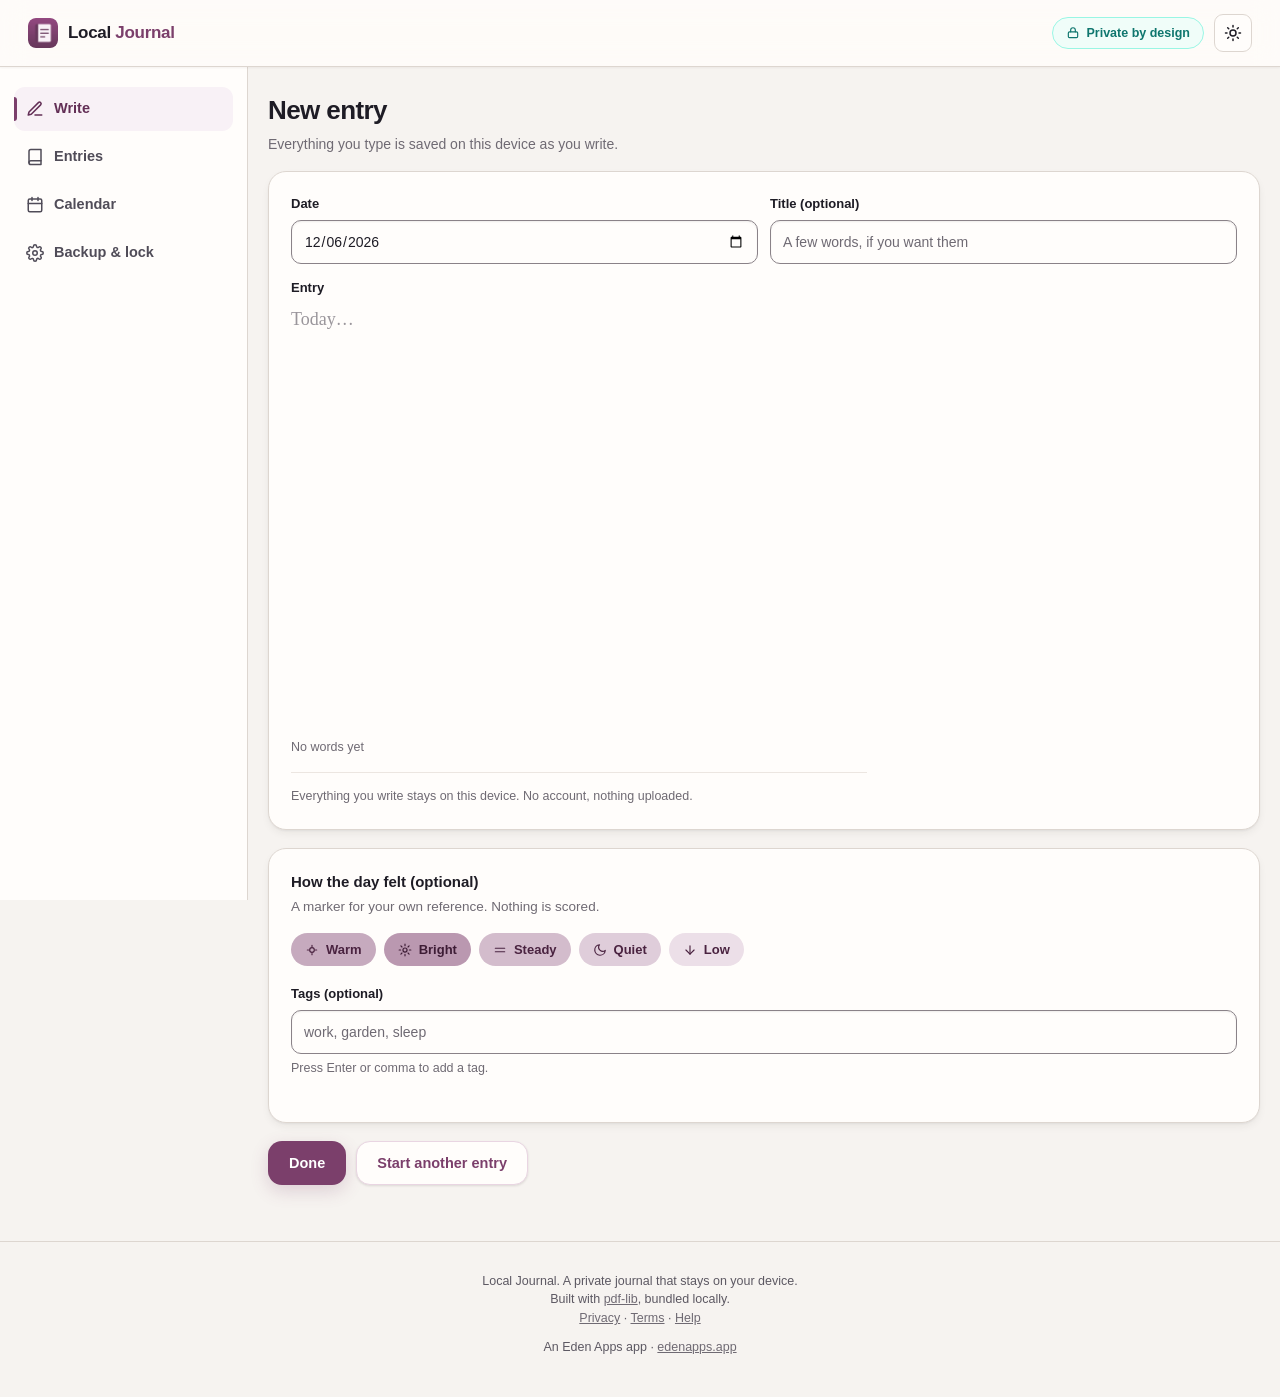
==== commit d907b69b: "Release: remove em dashes from reader-facing copy, fix iOS keyboard viewport Copy: em dashes replace" ====
--- a/index.html
+++ b/index.html
@@ -10,8 +10,8 @@
        blocked. -->
   <meta http-equiv="Content-Security-Policy" content="default-src 'self'; script-src 'self'; style-src 'self' 'unsafe-inline'; img-src 'self' data: blob:; font-src 'self'; connect-src 'self'; worker-src 'self' blob:; child-src 'self' blob:; object-src 'none'; base-uri 'self'; form-action 'none'">
   <meta name="viewport" content="width=device-width, initial-scale=1.0, viewport-fit=cover">
-  <title>Local Journal — A Private Journal on Your Device</title>
-  <meta name="description" content="Write and keep a journal right on your device. Entries are stored in your browser on this device — no account, no sync, and no analytics or advertising code in the app.">
+  <title>Local Journal: A Private Journal on Your Device</title>
+  <meta name="description" content="Write and keep a journal right on your device. Entries are stored in your browser on this device, no account, no sync, and no analytics or advertising code in the app.">
   <link rel="icon" href="assets/favicon.svg" type="image/svg+xml">
   <link rel="icon" type="image/png" sizes="32x32" href="assets/favicon-32.png">
   <link rel="icon" type="image/png" sizes="16x16" href="assets/favicon-16.png">
@@ -30,21 +30,21 @@
   <meta property="og:type" content="website">
   <meta property="og:site_name" content="Local Journal">
   <meta property="og:url" content="https://localjournalapp.com/">
-  <meta property="og:title" content="Local Journal — Your journal, right on your device">
-  <meta property="og:description" content="Write and keep a journal right on your device. Entries are stored in your browser on this device — no account, no sync, and no analytics or advertising code in the app.">
+  <meta property="og:title" content="Local Journal: Your journal, right on your device">
+  <meta property="og:description" content="Write and keep a journal right on your device. Entries are stored in your browser on this device, no account, no sync, and no analytics or advertising code in the app.">
   <meta property="og:image" content="https://localjournalapp.com/assets/og-image.png">
   <meta property="og:image:width" content="1200">
   <meta property="og:image:height" content="630">
-  <meta property="og:image:alt" content="Local Journal — private, on your device">
+  <meta property="og:image:alt" content="Local Journal: private, on your device">
   <meta name="twitter:card" content="summary_large_image">
-  <meta name="twitter:title" content="Local Journal — Your journal, right on your device">
-  <meta name="twitter:description" content="Write and keep a journal right on your device. Entries are stored in your browser on this device — no account, no sync, and no analytics or advertising code in the app.">
+  <meta name="twitter:title" content="Local Journal: Your journal, right on your device">
+  <meta name="twitter:description" content="Write and keep a journal right on your device. Entries are stored in your browser on this device, no account, no sync, and no analytics or advertising code in the app.">
   <meta name="twitter:image" content="https://localjournalapp.com/assets/og-image.png">
   <!-- Sets data-theme before first paint (no light→dark flash). External file
        so it satisfies the strict CSP's script-src 'self'. -->
-  <script src="theme-boot.js?v=cb8e448e7d"></script>
-  <link rel="stylesheet" href="styles.css?v=cb8e448e7d">
-  <script type="application/ld+json">{"@context":"https://schema.org","@type":"SoftwareApplication","name":"Local Journal","url":"https://localjournalapp.com/","description":"Write and keep a journal right on your device. Entries are stored in your browser on this device — no account, no sync, and no analytics or advertising code in the app.","applicationCategory":"LifestyleApplication","operatingSystem":"Web, iOS","isAccessibleForFree":true,"browserRequirements":"Requires JavaScript. Runs in your browser on your device — no account, no sync.","publisher":{"@type":"Organization","name":"Local Journal"}}</script>
+  <script src="theme-boot.js"></script>
+  <link rel="stylesheet" href="styles.css">
+  <script type="application/ld+json">{"@context":"https://schema.org","@type":"SoftwareApplication","name":"Local Journal","url":"https://localjournalapp.com/","description":"Write and keep a journal right on your device. Entries are stored in your browser on this device, no account, no sync, and no analytics or advertising code in the app.","applicationCategory":"LifestyleApplication","operatingSystem":"Web, iOS","isAccessibleForFree":true,"browserRequirements":"Requires JavaScript. Runs in your browser on your device, no account, no sync.","publisher":{"@type":"Organization","name":"Local Journal"}}</script>
 </head>
 <body>
   <a class="skip-link" href="#mainContent">Skip to content</a>
@@ -54,7 +54,7 @@
   <div id="topBanner" class="top-banner" hidden></div>
 
   <div class="topbar">
-    <a class="logo" id="logo" href="#/write" aria-label="Local Journal — go to the editor">
+    <a class="logo" id="logo" href="#/write" aria-label="Local Journal: go to the editor">
       <img src="assets/brand-icon-512.png" alt="" width="30" height="30" aria-hidden="true">
       <b>Local <span class="wm-accent">Journal</span></b>
     </a>
@@ -101,7 +101,7 @@
   </div>
 
   <footer>
-    Local Journal — a private journal that stays on your device.<br>
+    Local Journal. A private journal that stays on your device.<br>
     Built with <a href="https://pdf-lib.js.org" target="_blank" rel="noopener noreferrer">pdf-lib</a>, bundled locally.<br>
     <a href="privacy.html">Privacy</a> · <a href="https://edenapps.app/terms.html" target="_blank" rel="noopener noreferrer">Terms</a> · <a href="support.html">Help</a><br>
     <span class="footer-byline">An Eden Apps app · <a href="https://edenapps.app" target="_blank" rel="noopener noreferrer">edenapps.app</a></span>
@@ -118,6 +118,6 @@
   <div id="srAssertive" class="sr-only" role="alert" aria-live="assertive" aria-atomic="true"></div>
 
   <!-- pdf-lib is lazy-loaded on first PDF export (see ensurePdfLib in app.js) -->
-  <script src="app.js?v=cb8e448e7d"></script>
+  <script src="app.js"></script>
 </body>
 </html>
--- a/styles.css
+++ b/styles.css
@@ -350,6 +350,16 @@
   border-bottom: 1px solid var(--line);
   box-shadow: var(--header-shadow);
 }
+/* The page is drawn under the status bar (viewport-fit=cover), and it is this
+   header, with its safe-area top padding, that keeps the clock and the Dynamic
+   Island clear of the content. When the on-screen keyboard opens, iOS pans the
+   visual viewport down to reveal the focused field but leaves the layout
+   viewport where it was, so a header stuck to the layout viewport rides up
+   above the visible area and the status bar lands on whatever is underneath.
+   Nudging the header back down by the amount iOS panned keeps it against the
+   top of what the user can actually see, which is where it was doing its job.
+   app.js measures the pan off visualViewport. */
+.topbar { transform: translateY(var(--viewport-pan, 0px)); }
 .logo {
   display: flex; align-items: center; gap: 10px;
   background: none; border: none; color: var(--ink); text-decoration: none; padding: 0;
@@ -885,15 +895,31 @@
 .empty-state.is-neutral .es-line { stroke: var(--border-strong); }
 
 /* ── Modal ─────────────────────────────────────────────────────────────── */
+/* Anchored to the visible viewport rather than the layout one. A fixed element
+   is placed against the layout viewport, which the on-screen keyboard does not
+   move, so a dialog laid out that way keeps the size and position of the whole
+   screen while the keyboard covers the lower half of it: the top runs under the
+   status bar and the buttons sit behind the keyboard. That matters most here,
+   because the dialogs that take a passcode are the ones with a field in them,
+   and the button under the keyboard is the one that confirms it. app.js
+   publishes both values off visualViewport; the fallbacks are the old
+   behaviour, for browsers that resize the layout viewport instead. */
 .modal-backdrop {
-  position: fixed; inset: 0; background: var(--backdrop);
+  position: fixed; top: var(--viewport-pan, 0px); left: 0; right: 0;
+  height: var(--viewport-height, 100dvh); background: var(--backdrop);
   -webkit-backdrop-filter: blur(2px); backdrop-filter: blur(2px);
-  display: flex; align-items: center; justify-content: center; z-index: 100; padding: 20px;
+  display: flex; align-items: center; justify-content: center; z-index: 100;
+  /* Once the box is only as tall as the visible viewport, a dialog that fills it
+     reaches the edges, and the top edge of the visible viewport is the top of
+     the screen, where the status bar is. Centring alone used to keep clear of
+     both. */
+  padding: max(20px, env(safe-area-inset-top)) max(20px, env(safe-area-inset-right))
+           max(20px, env(safe-area-inset-bottom)) max(20px, env(safe-area-inset-left));
 }
 .modal {
   background: var(--card); border-radius: 18px; padding: 28px;
   max-width: 420px; width: 100%; box-shadow: var(--shadow-lg);
-  max-height: 88vh; overflow-y: auto;
+  max-height: 100%; overflow-y: auto;
 }
 .modal.wide { max-width: 560px; }
 .modal h3 { font-size: 20px; font-weight: 800; margin-bottom: 8px; }
